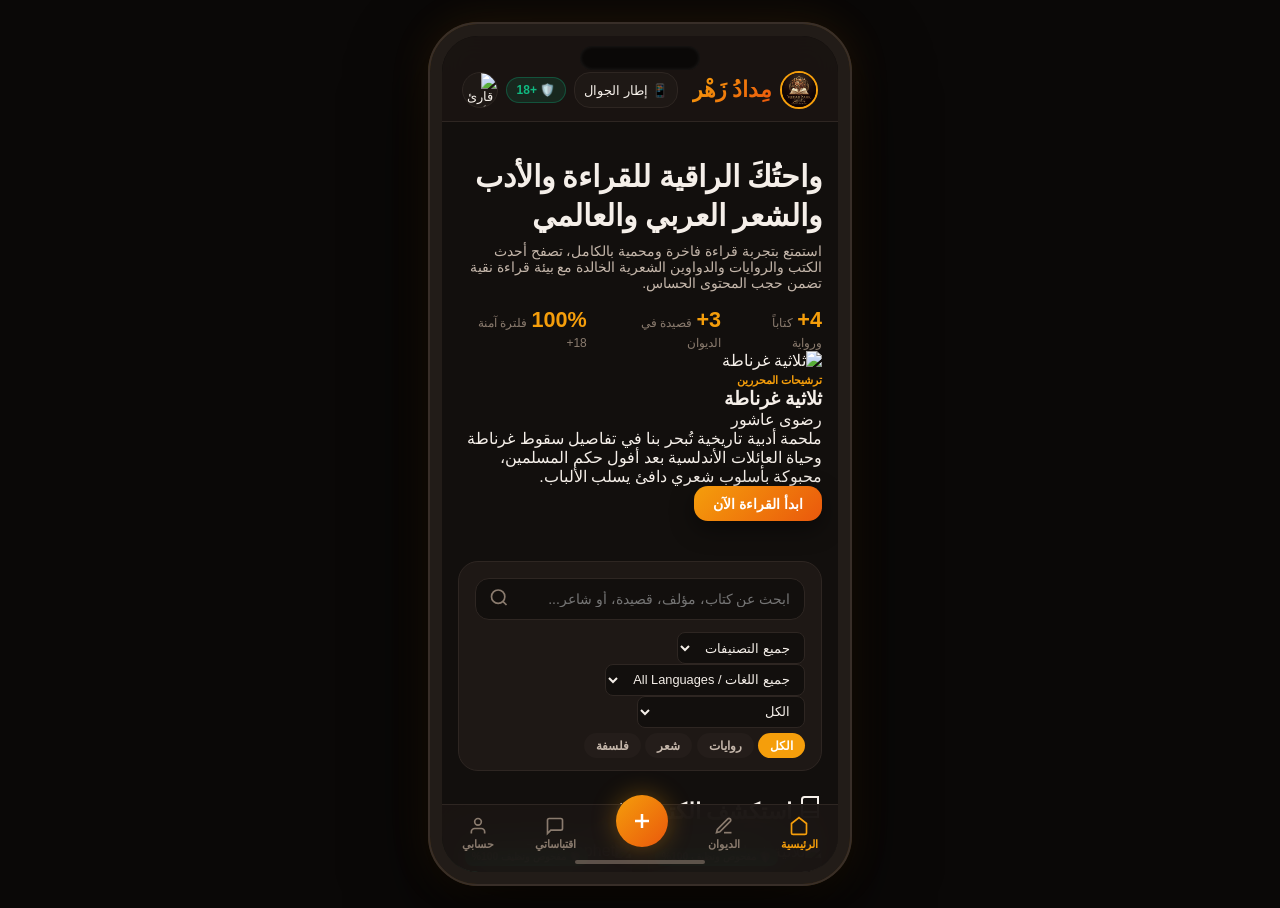
==== docs/index.html @ 5e9bdd29 "Add files via upload" ====
<!DOCTYPE html>
<html lang="ar" dir="rtl" data-theme="dark">
<head>
  <meta charset="UTF-8">
  <meta name="viewport" content="width=device-width, initial-scale=1.0, maximum-scale=1.0, user-scalable=no, viewport-fit=cover">
  
  <!-- Cybersecurity Security Headers & Content Security Policy (CSP) -->
  <meta http-equiv="Content-Security-Policy" content="default-src 'self' https:; script-src 'self' 'unsafe-inline' https://cdnjs.cloudflare.com https://www.gstatic.com; style-src 'self' 'unsafe-inline' https://fonts.googleapis.com; font-src 'self' https://fonts.gstatic.com; img-src 'self' https: data:; connect-src 'self' https: wss:;">
  <meta http-equiv="X-Content-Type-Options" content="nosniff">
  <meta name="referrer" content="strict-origin-when-cross-origin">

  <title>مِدادُ زَهْر | Medad Zahr - تطبيق القراءة والأدب والشعر العربي</title>
  <meta name="description" content="تطبيق مِدادُ زَهْر (Medad Zahr) - تطبيق محمول فاخر للقراءة والأدب، رفع كتب PDF، ديوان الشعر، وفلتر +18 الآمن الفائق.">
  <meta name="keywords" content="مداد زهر, تطبيق كتب, PDF, شعر عربي, ديوان الشعر, قراءة آمنة, فلتر 18, Medad Zahr">
  <link rel="icon" type="image/png" href="assets/logo.png">
  
  <!-- PWA Manifest & Mobile App Configuration -->
  <link rel="manifest" href="manifest.json">
  <meta name="theme-color" content="#D97706">
  <meta name="mobile-web-app-capable" content="yes">
  <meta name="apple-mobile-web-app-capable" content="yes">
  <meta name="apple-mobile-web-app-status-bar-style" content="black-translucent">
  <meta name="apple-mobile-web-app-title" content="مِدادُ زَهْر">
  <link rel="apple-touch-icon" href="assets/logo.png">

  <!-- Custom Design Styles -->
  <link rel="stylesheet" href="css/style.css">

  <!-- PDF.js Library for Client-Side PDF Upload Parsing -->
  <script src="https://cdnjs.cloudflare.com/ajax/libs/pdf.js/3.11.174/pdf.min.js"></script>
  <script>
    if (window['pdfjs-dist/build/pdf']) {
      pdfjsLib.GlobalWorkerOptions.workerSrc = 'https://cdnjs.cloudflare.com/ajax/libs/pdf.js/3.11.174/pdf.worker.min.js';
    }
  </script>
</head>
<body class="mobile-app-body">
  <!-- Single Page Application Mounting Point -->
  <div id="app"></div>

  <!-- Service Worker Registration for PWA Offline App -->
  <script>
    if ('serviceWorker' in navigator) {
      window.addEventListener('load', () => {
        navigator.serviceWorker.register('./sw.js').then((reg) => {
          console.log('📱 Service Worker Registered Successfully for Medad Zahr App:', reg.scope);
        }).catch((err) => {
          console.log('Service Worker Registration Failed:', err);
        });
      });
    }
  </script>

  <!-- Main ES6 JavaScript Entry Module -->
  <script type="module" src="js/app.js"></script>
</body>
</html>
---- docs/css/style.css ----
/* ==========================================================================
/* ==========================================================================
   مِدادُ زَهْر (Medad Zahr) - Phone Style Mobile Design System
   ========================================================================== */

@import url('https://fonts.googleapis.com/css2?family=Amiri:ital,wght@0,400;0,700;1,400;1,700&family=Cairo:wght@300;400;500;600;700;800;900&family=Inter:wght@300;400;500;600;700&family=Playfair+Display:ital,wght@0,400;0,600;0,700;1,400&display=swap');

:root {
  --bg-primary: #120F0D;
  --bg-secondary: #1A1513;
  --bg-tertiary: #241D1A;
  --surface-card: #1E1815;
  --surface-glass: rgba(26, 21, 19, 0.94);
  
  --text-primary: #F5EFE9;
  --text-secondary: #C4B6AA;
  --text-muted: #8A7B6E;
  --text-inverse: #120F0D;
  
  --brand-amber: #F59E0B;
  --brand-amber-hover: #FBBF24;
  --brand-terracotta: #EA580C;
  --brand-gold: #FACC15;
  --brand-rose: #FB7185;
  
  --border-light: #2E2622;
  --border-hover: #443833;
  --shadow-sm: 0 2px 8px rgba(0, 0, 0, 0.3);
  --shadow-md: 0 8px 24px rgba(0, 0, 0, 0.45);
  --shadow-lg: 0 16px 36px rgba(0, 0, 0, 0.6);
  --shadow-glow: 0 0 24px rgba(245, 158, 11, 0.35);
  
  --safe-green: #10B981;
  --safe-green-bg: rgba(16, 185, 129, 0.12);
  --warning-amber: #F59E0B;
  --warning-amber-bg: rgba(245, 158, 11, 0.12);
  --danger-red: #EF4444;
  --danger-red-bg: rgba(239, 68, 68, 0.12);

  --font-arabic-body: 'Cairo', sans-serif;
  --font-arabic-poetry: 'Amiri', serif;
  
  --radius-sm: 8px;
  --radius-md: 14px;
  --radius-lg: 20px;
  --radius-xl: 36px;
  
  --transition-fast: 0.2s cubic-bezier(0.4, 0, 0.2, 1);
  --transition-normal: 0.35s cubic-bezier(0.4, 0, 0.2, 1);
}

[data-theme="light"] {
  --bg-primary: #FAF6F0;
  --bg-secondary: #FFFDF9;
  --bg-tertiary: #F3ECE1;
  --surface-card: #FFFFFF;
  --surface-glass: rgba(255, 253, 249, 0.94);
  
  --text-primary: #2C221E;
  --text-secondary: #6B5D55;
  --text-muted: #9E8E85;
  --text-inverse: #FFFDF9;
  
  --brand-amber: #D97706;
  --brand-amber-hover: #B45309;
  --brand-terracotta: #C2410C;
  --brand-gold: #EAB308;
  
  --border-light: #E7DFD5;
  --border-hover: #D4C7B7;
}

*, *::before, *::after {
  box-sizing: border-box;
  margin: 0;
  padding: 0;
}

body {
  font-family: var(--font-arabic-body);
  background-color: #0A0807;
  color: var(--text-primary);
  min-height: 100vh;
  display: flex;
  justify-content: center;
  align-items: center;
  padding: 1.5rem 0;
  overflow-x: hidden;
}

/* ==========================================================================
   Realistic Phone Container Frame (Smartphone Style Mockup)
   ========================================================================== */
.mobile-device-frame {
  width: 420px;
  height: 860px;
  background: var(--bg-primary);
  border-radius: 48px;
  border: 12px solid #221C18;
  outline: 2px solid #382E28;
  box-shadow: 
    0 0 0 2px rgba(245, 158, 11, 0.2),
    0 30px 80px rgba(0, 0, 0, 0.8),
    0 0 40px rgba(217, 119, 6, 0.15);
  position: relative;
  overflow: hidden;
  display: flex;
  flex-direction: column;
}

/* Phone Top Camera Notch & Speaker Pill */
.mobile-device-frame::before {
  content: '';
  position: absolute;
  top: 10px;
  left: 50%;
  transform: translateX(-50%);
  width: 120px;
  height: 24px;
  background: #0A0807;
  border-radius: 20px;
  z-index: 2000;
  box-shadow: inset 0 0 4px rgba(255, 255, 255, 0.1);
}

/* Phone Bottom Home Indicator Bar */
.mobile-device-frame::after {
  content: '';
  position: absolute;
  bottom: 8px;
  left: 50%;
  transform: translateX(-50%);
  width: 130px;
  height: 4px;
  background: var(--text-muted);
  border-radius: 4px;
  z-index: 2000;
  opacity: 0.6;
}

@media (max-width: 480px) {
  body {
    padding: 0;
    align-items: stretch;
  }
  .mobile-device-frame {
    width: 100vw;
    height: 100vh;
    border-radius: 0;
    border: none;
    outline: none;
    box-shadow: none;
  }
  .mobile-device-frame::before, .mobile-device-frame::after {
    display: none;
  }
}

/* Phone Inner Scrollable Body */
main.mobile-app-content {
  flex: 1;
  overflow-y: auto;
  padding: 1rem 1rem 5.5rem;
  scroll-behavior: smooth;
}

/* --- Mobile Navigation Bar (Header) --- */
.mobile-top-bar {
  padding: 2.2rem 1.25rem 0.75rem; /* Padded for camera notch */
  background: var(--surface-glass);
  backdrop-filter: blur(16px);
  -webkit-backdrop-filter: blur(16px);
  border-bottom: 1px solid var(--border-light);
  display: flex;
  align-items: center;
  justify-content: space-between;
  position: sticky;
  top: 0;
  z-index: 1000;
}

/* --- Mobile Bottom Tab Bar --- */
.mobile-bottom-bar {
  position: absolute;
  bottom: 0;
  left: 0;
  width: 100%;
  height: 68px;
  background: var(--surface-glass);
  backdrop-filter: blur(20px);
  -webkit-backdrop-filter: blur(20px);
  border-top: 1px solid var(--border-light);
  display: flex;
  align-items: center;
  justify-content: space-around;
  padding-bottom: 10px;
  z-index: 1500;
}

.mobile-nav-item {
  display: flex;
  flex-direction: column;
  align-items: center;
  gap: 0.15rem;
  color: var(--text-muted);
  font-size: 0.7rem;
  font-weight: 700;
  text-decoration: none;
  cursor: pointer;
  transition: color var(--transition-fast);
}

.mobile-nav-item.active {
  color: var(--brand-amber);
}

.mobile-nav-fab {
  width: 52px;
  height: 52px;
  border-radius: 50%;
  background: linear-gradient(135deg, var(--brand-amber), var(--brand-terracotta));
  display: flex;
  align-items: center;
  justify-content: center;
  margin-top: -26px;
  box-shadow: var(--shadow-glow);
  cursor: pointer;
}

/* Hide desktop navbar in mobile phone style */
.navbar {
  display: none !important;
}

/* --- Buttons & UI Controls --- */
.brand-logo {
  display: flex;
  align-items: center;
  gap: 0.5rem;
  text-decoration: none;
  color: var(--text-primary);
}

.brand-logo-img {
  width: 38px;
  height: 38px;
  border-radius: 50%;
  object-fit: cover;
  border: 2px solid var(--brand-amber);
}

.brand-title {
  font-family: var(--font-arabic-poetry);
  font-size: 1.45rem;
  font-weight: 700;
  background: linear-gradient(135deg, var(--brand-amber), var(--brand-terracotta));
  -webkit-background-clip: text;
  -webkit-text-fill-color: transparent;
}

.nav-actions {
  display: flex;
  align-items: center;
  gap: 0.5rem;
}

.btn-icon {
  width: 36px;
  height: 36px;
  border-radius: 50%;
  border: 1px solid var(--border-light);
  background: var(--surface-card);
  color: var(--text-primary);
  display: inline-flex;
  align-items: center;
  justify-content: center;
  cursor: pointer;
}

.btn-primary {
  display: inline-flex;
  align-items: center;
  gap: 0.4rem;
  padding: 0.6rem 1.2rem;
  background: linear-gradient(135deg, var(--brand-amber), var(--brand-terracotta));
  color: #FFFFFF;
  font-weight: 700;
  font-size: 0.88rem;
  border: none;
  border-radius: var(--radius-md);
  cursor: pointer;
  box-shadow: var(--shadow-md);
}

.btn-secondary {
  display: inline-flex;
  align-items: center;
  gap: 0.4rem;
  padding: 0.55rem 1rem;
  background: var(--bg-tertiary);
  color: var(--text-primary);
  font-weight: 600;
  font-size: 0.85rem;
  border: 1px solid var(--border-light);
  border-radius: var(--radius-md);
  cursor: pointer;
}

.safe-shield-pill {
  display: inline-flex;
  align-items: center;
  gap: 0.25rem;
  padding: 0.3rem 0.65rem;
  border-radius: 14px;
  font-size: 0.72rem;
  font-weight: 700;
  cursor: pointer;
}

.safe-shield-pill.active {
  background: var(--safe-green-bg);
  color: var(--safe-green);
  border: 1px solid rgba(16, 185, 129, 0.3);
}

.safe-shield-pill.inactive {
  background: var(--warning-amber-bg);
  color: var(--warning-amber);
  border: 1px solid rgba(245, 158, 11, 0.3);
}

/* --- Mobile Hero & Search --- */
.hero-section {
  padding: 1.25rem 0;
  margin-bottom: 1.25rem;
}

.hero-content h1 {
  font-family: var(--font-arabic-poetry);
  font-size: 1.85rem;
  line-height: 1.3;
  margin-bottom: 0.5rem;
}

.hero-content p {
  font-size: 0.88rem;
  color: var(--text-secondary);
  margin-bottom: 1rem;
}

.hero-stats {
  display: flex;
  gap: 1.25rem;
}

.stat-number {
  font-size: 1.35rem;
  font-weight: 800;
  color: var(--brand-amber);
}

.stat-label {
  font-size: 0.75rem;
  color: var(--text-muted);
}

.filter-section {
  background: var(--surface-card);
  border: 1px solid var(--border-light);
  border-radius: var(--radius-lg);
  padding: 1rem;
  margin-bottom: 1.5rem;
}

.search-box-large {
  position: relative;
  margin-bottom: 0.75rem;
}

.search-input-large {
  width: 100%;
  padding: 0.75rem 2.5rem 0.75rem 0.85rem;
  border-radius: var(--radius-md);
  border: 1px solid var(--border-light);
  background: var(--bg-primary);
  color: var(--text-primary);
  font-size: 0.88rem;
  font-family: inherit;
}

[dir="rtl"] .search-input-large {
  padding: 0.75rem 0.85rem 0.75rem 2.5rem;
}

.search-icon-btn {
  position: absolute;
  top: 50%;
  transform: translateY(-50%);
  right: 0.85rem;
  background: none;
  border: none;
  color: var(--text-muted);
}

[dir="rtl"] .search-icon-btn {
  right: auto;
  left: 0.85rem;
}

.filter-row {
  display: flex;
  flex-wrap: wrap;
  gap: 0.5rem;
}

.filter-select {
  padding: 0.4rem 0.65rem;
  border-radius: var(--radius-sm);
  border: 1px solid var(--border-light);
  background: var(--bg-primary);
  color: var(--text-primary);
  font-size: 0.8rem;
}

.filter-pill {
  padding: 0.35rem 0.75rem;
  border-radius: 14px;
  background: var(--bg-tertiary);
  color: var(--text-secondary);
  font-size: 0.78rem;
  font-weight: 600;
}

.filter-pill.active {
  background: var(--brand-amber);
  color: #FFFFFF;
}

/* --- Mobile Grid (2 Columns) --- */
.section-title {
  font-family: var(--font-arabic-poetry);
  font-size: 1.4rem;
  margin-bottom: 1rem;
}

.books-grid {
  display: grid;
  grid-template-columns: repeat(2, 1fr);
  gap: 1rem;
}

.book-card {
  background: var(--surface-card);
  border-radius: var(--radius-md);
  border: 1px solid var(--border-light);
  overflow: hidden;
  box-shadow: var(--shadow-sm);
  display: flex;
  flex-direction: column;
}

.book-cover-wrap {
  position: relative;
  width: 100%;
  padding-top: 135%;
  background: var(--bg-tertiary);
}

.book-cover-img {
  position: absolute;
  top: 0;
  left: 0;
  width: 100%;
  height: 100%;
  object-fit: cover;
}

.book-badge-safe, .book-badge-redacted {
  position: absolute;
  top: 0.4rem;
  right: 0.4rem;
  font-size: 0.65rem;
  font-weight: 700;
  padding: 0.15rem 0.4rem;
  border-radius: 8px;
  color: #FFFFFF;
}

[dir="rtl"] .book-badge-safe, [dir="rtl"] .book-badge-redacted {
  right: auto;
  left: 0.4rem;
}

.book-badge-safe { background: rgba(16, 185, 129, 0.9); }
.book-badge-redacted { background: rgba(245, 158, 11, 0.9); }

.book-card-body {
  padding: 0.75rem;
  display: flex;
  flex-direction: column;
  flex: 1;
}

.book-category-tag {
  font-size: 0.68rem;
  font-weight: 700;
  color: var(--brand-amber);
}

.book-card-title {
  font-family: var(--font-arabic-poetry);
  font-size: 0.95rem;
  font-weight: 700;
  color: var(--text-primary);
  margin-bottom: 0.15rem;
  cursor: pointer;
}

.book-card-author {
  font-size: 0.75rem;
  color: var(--text-secondary);
  margin-bottom: 0.4rem;
}

.book-card-rating {
  font-size: 0.75rem;
  color: var(--brand-gold);
  margin-bottom: 0.4rem;
}

.book-card-bio {
  font-size: 0.75rem;
  color: var(--text-secondary);
  display: -webkit-box;
  -webkit-line-clamp: 2;
  -webkit-box-orient: vertical;
  overflow: hidden;
  margin-bottom: 0.75rem;
}

.book-card-actions {
  margin-top: auto;
  display: flex;
  gap: 0.3rem;
}

.btn-read {
  flex: 1;
  padding: 0.35rem;
  background: var(--bg-tertiary);
  color: var(--text-primary);
  font-weight: 600;
  font-size: 0.78rem;
  border: 1px solid var(--border-light);
  border-radius: var(--radius-sm);
  cursor: pointer;
  text-align: center;
}

/* --- Diwan Poetry --- */
.poetry-grid {
  display: flex;
  flex-direction: column;
  gap: 1rem;
}

.poem-card {
  background: var(--surface-card);
  border-radius: var(--radius-md);
  border: 1px solid var(--border-light);
  padding: 1.15rem;
}

.poem-era-badge {
  padding: 0.15rem 0.5rem;
  border-radius: 8px;
  background: var(--bg-tertiary);
  color: var(--brand-terracotta);
  font-size: 0.7rem;
  font-weight: 700;
}

.poem-title {
  font-family: var(--font-arabic-poetry);
  font-size: 1.15rem;
  margin: 0.4rem 0 0.15rem;
}

.poem-poet {
  font-size: 0.8rem;
  color: var(--brand-amber);
  margin-bottom: 0.75rem;
}

.poem-preview-stanzas {
  font-family: var(--font-arabic-poetry);
  font-size: 0.95rem;
  line-height: 1.8;
  background: var(--bg-primary);
  padding: 0.75rem;
  border-radius: var(--radius-sm);
  border-right: 3px solid var(--brand-amber);
  text-align: center;
}

.poem-verse-line {
  display: flex;
  justify-content: space-around;
  gap: 0.4rem;
}

.poem-card-footer {
  display: flex;
  justify-content: space-between;
  align-items: center;
  margin-top: 0.75rem;
  padding-top: 0.5rem;
  border-top: 1px solid var(--border-light);
  font-size: 0.75rem;
}

/* --- Redacted 18+ Blur Masks --- */
.redacted-passage {
  background: rgba(239, 68, 68, 0.15);
  color: transparent;
  text-shadow: 0 0 14px rgba(245, 239, 233, 0.95);
  filter: blur(5px);
  user-select: none;
  padding: 0.1rem 0.3rem;
  border-radius: 4px;
  cursor: pointer;
  position: relative;
  display: inline-block;
}

.redacted-passage::after {
  content: '🔒 محتوى +18 محجوب';
  position: absolute;
  top: 50%;
  left: 50%;
  transform: translate(-50%, -50%);
  background: var(--surface-card);
  color: var(--danger-red);
  font-size: 0.68rem;
  font-weight: 700;
  padding: 0.15rem 0.4rem;
  border-radius: 8px;
  border: 1px solid var(--danger-red);
  white-space: nowrap;
}

.redacted-passage.unlocked {
  background: var(--bg-tertiary);
  color: var(--text-primary);
  text-shadow: none;
  filter: none;
  user-select: auto;
}

.redacted-passage.unlocked::after {
  display: none;
}

/* --- Mobile Reader --- */
.reader-overlay {
  position: absolute;
  inset: 0;
  z-index: 2500;
  background: var(--bg-primary);
  display: flex;
  flex-direction: column;
}

.reader-header {
  padding: 0.6rem 0.85rem;
  border-bottom: 1px solid var(--border-light);
  background: var(--surface-card);
  display: flex;
  align-items: center;
  justify-content: space-between;
  gap: 0.5rem;
}

.reader-title-info h2 {
  font-family: var(--font-arabic-poetry);
  font-size: 1rem;
}

.reader-body {
  flex: 1;
  overflow-y: auto;
  padding: 1.25rem 0.85rem;
}

.reader-canvas {
  width: 100%;
  background: var(--surface-card);
  border-radius: var(--radius-md);
  border: 1px solid var(--border-light);
  padding: 1.5rem;
  min-height: 70vh;
}

.reader-page-content {
  font-family: var(--font-arabic-poetry);
  font-size: 1.15rem;
  line-height: 2;
  text-align: justify;
}

.reader-footer {
  height: 55px;
  border-top: 1px solid var(--border-light);
  background: var(--surface-card);
  display: flex;
  align-items: center;
  justify-content: space-between;
  padding: 0 0.85rem;
}

mark.search-highlight {
  background: var(--brand-gold);
  color: #000000;
  padding: 0.1rem 0.25rem;
  border-radius: 3px;
  font-weight: 700;
}

/* --- Modals & Auth --- */
.modal-backdrop {
  position: absolute;
  inset: 0;
  z-index: 3000;
  background: rgba(0, 0, 0, 0.75);
  backdrop-filter: blur(6px);
  display: flex;
  align-items: center;
  justify-content: center;
  padding: 1rem;
}

.modal-card {
  background: var(--surface-card);
  border-radius: var(--radius-lg);
  border: 1px solid var(--border-light);
  width: 100%;
  max-height: 85vh;
  overflow-y: auto;
  padding: 1.5rem;
  position: relative;
}

.form-group {
  margin-bottom: 1rem;
}

.form-label {
  display: block;
  font-weight: 600;
  font-size: 0.82rem;
  margin-bottom: 0.3rem;
}

.form-control {
  width: 100%;
  padding: 0.65rem 0.85rem;
  border-radius: var(--radius-sm);
  border: 1px solid var(--border-light);
  background: var(--bg-primary);
  color: var(--text-primary);
  font-family: inherit;
  font-size: 0.85rem;
}

textarea.form-control {
  min-height: 95px;
  resize: vertical;
}

/* --- Profile --- */
.profile-header {
  background: var(--surface-card);
  border: 1px solid var(--border-light);
  border-radius: var(--radius-md);
  padding: 1.25rem;
  margin-bottom: 1.25rem;
  display: flex;
  gap: 1rem;
  align-items: center;
}

.profile-avatar {
  width: 65px;
  height: 65px;
  border-radius: 50%;
  object-fit: cover;
  border: 2px solid var(--brand-amber);
}

.profile-tabs {
  display: flex;
  gap: 0.35rem;
  border-bottom: 1px solid var(--border-light);
  margin-bottom: 1.25rem;
  overflow-x: auto;
}

.tab-btn {
  padding: 0.6rem 0.85rem;
  font-weight: 700;
  font-size: 0.82rem;
  color: var(--text-secondary);
  border: none;
  background: none;
  cursor: pointer;
  border-bottom: 2px solid transparent;
  white-space: nowrap;
}

.tab-btn.active {
  color: var(--brand-amber);
  border-bottom-color: var(--brand-amber);
}

.app-footer {
  display: none;
}
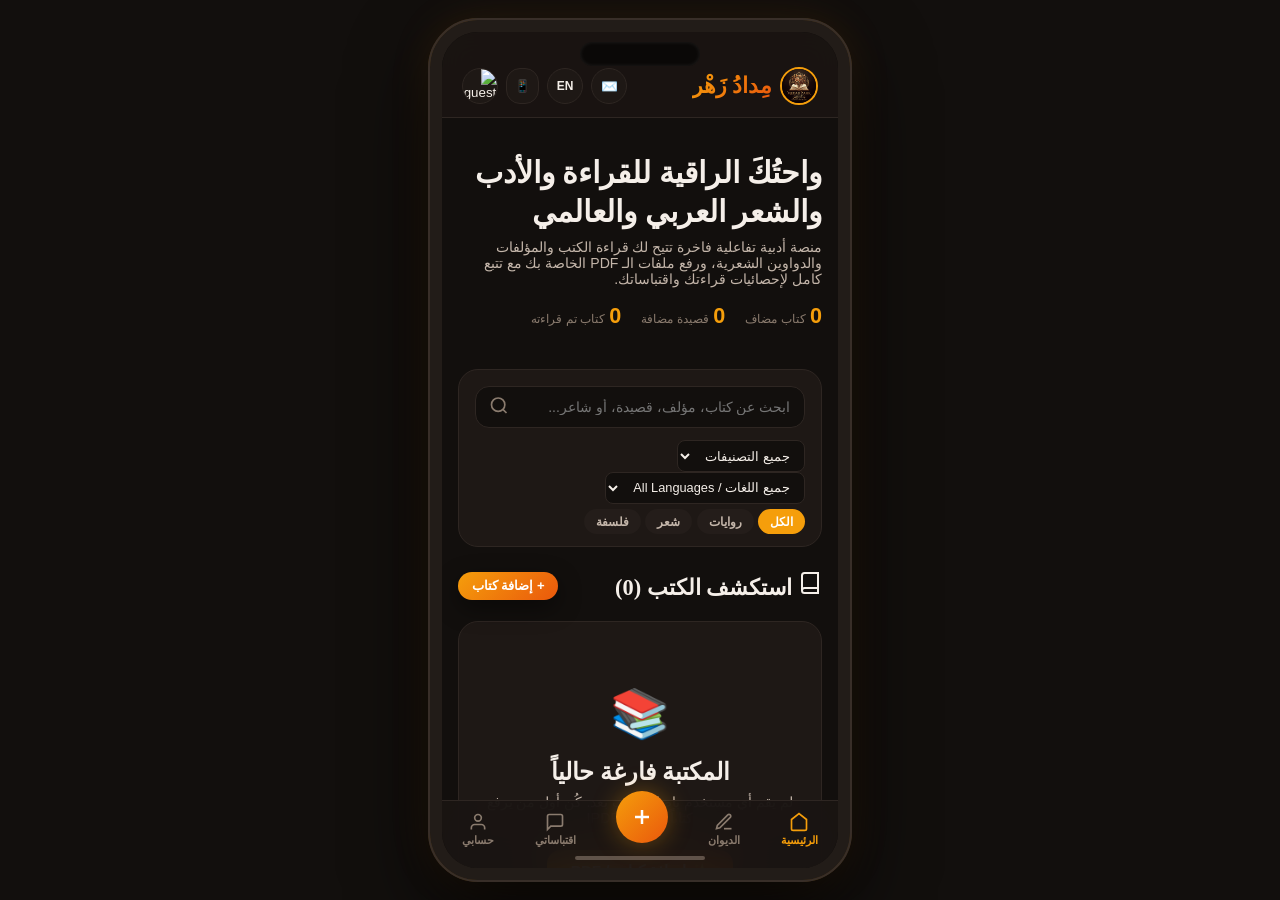
==== commit 86472eaa: "Add files via upload" ====
--- a/docs/index.html
+++ b/docs/index.html
@@ -24,7 +24,7 @@
   <link rel="apple-touch-icon" href="assets/logo.png">
 
   <!-- Custom Design Styles -->
-  <link rel="stylesheet" href="css/style.css">
+  <link rel="stylesheet" href="css/style.css?v=6.0">
 
   <!-- PDF.js Library for Client-Side PDF Upload Parsing -->
   <script src="https://cdnjs.cloudflare.com/ajax/libs/pdf.js/3.11.174/pdf.min.js"></script>
@@ -38,20 +38,34 @@
   <!-- Single Page Application Mounting Point -->
   <div id="app"></div>
 
-  <!-- Service Worker Registration for PWA Offline App -->
+  <!-- Service Worker Registration & Cache Clearing for App Updates -->
   <script>
     if ('serviceWorker' in navigator) {
+      // Force unregister stale old service workers from previous builds if any
+      navigator.serviceWorker.getRegistrations().then(registrations => {
+        for (let registration of registrations) {
+          registration.update();
+        }
+      });
+
       window.addEventListener('load', () => {
-        navigator.serviceWorker.register('./sw.js').then((reg) => {
-          console.log('📱 Service Worker Registered Successfully for Medad Zahr App:', reg.scope);
+        navigator.serviceWorker.register('./sw.js?v=6.0').then((reg) => {
+          console.log('📱 Service Worker Updated & Registered for Medad Zahr App:', reg.scope);
         }).catch((err) => {
           console.log('Service Worker Registration Failed:', err);
         });
       });
     }
+
+    // Force clear old LocalStorage keys if medad_v6_clean is not present
+    if (localStorage.getItem('medad_v6_clean') !== 'true') {
+      localStorage.clear();
+      localStorage.setItem('medad_v6_clean', 'true');
+      console.log('🧹 Browser Cache & LocalStorage Cleared for Medad Zahr v6.0');
+    }
   </script>
 
   <!-- Main ES6 JavaScript Entry Module -->
-  <script type="module" src="js/app.js"></script>
+  <script type="module" src="js/app.js?v=6.0"></script>
 </body>
 </html>
--- a/docs/css/style.css
+++ b/docs/css/style.css
@@ -1,6 +1,5 @@
 /* ==========================================================================
-/* ==========================================================================
-   مِدادُ زَهْر (Medad Zahr) - Phone Style Mobile Design System
+   مِدادُ زَهْر (Medad Zahr) - Responsive Design System & Reader Engine
    ========================================================================== */
 
 @import url('https://fonts.googleapis.com/css2?family=Amiri:ital,wght@0,400;0,700;1,400;1,700&family=Cairo:wght@300;400;500;600;700;800;900&family=Inter:wght@300;400;500;600;700&family=Playfair+Display:ital,wght@0,400;0,600;0,700;1,400&display=swap');
@@ -30,13 +29,6 @@
   --shadow-lg: 0 16px 36px rgba(0, 0, 0, 0.6);
   --shadow-glow: 0 0 24px rgba(245, 158, 11, 0.35);
   
-  --safe-green: #10B981;
-  --safe-green-bg: rgba(16, 185, 129, 0.12);
-  --warning-amber: #F59E0B;
-  --warning-amber-bg: rgba(245, 158, 11, 0.12);
-  --danger-red: #EF4444;
-  --danger-red-bg: rgba(239, 68, 68, 0.12);
-
   --font-arabic-body: 'Cairo', sans-serif;
   --font-arabic-poetry: 'Amiri', serif;
   
@@ -78,22 +70,81 @@
 
 body {
   font-family: var(--font-arabic-body);
-  background-color: #0A0807;
+  background-color: var(--bg-primary);
   color: var(--text-primary);
   min-height: 100vh;
   display: flex;
   justify-content: center;
   align-items: center;
-  padding: 1.5rem 0;
   overflow-x: hidden;
 }
 
 /* ==========================================================================
-   Realistic Phone Container Frame (Smartphone Style Mockup)
+   Web Full Layout Container
+   ========================================================================== */
+.web-layout-container {
+  width: 100vw;
+  min-height: 100vh;
+  background: var(--bg-primary);
+  display: flex;
+  flex-direction: column;
+}
+
+.web-layout-container .navbar {
+  display: block !important;
+  position: sticky;
+  top: 0;
+  z-index: 1000;
+  background: var(--surface-glass);
+  backdrop-filter: blur(16px);
+  border-bottom: 1px solid var(--border-light);
+}
+
+.nav-container {
+  display: flex;
+  align-items: center;
+  justify-content: space-between;
+  max-width: 1200px;
+  margin: 0 auto;
+  padding: 0.85rem 1.5rem;
+}
+
+.nav-menu {
+  display: flex;
+  list-style: none;
+  gap: 1.5rem;
+}
+
+.nav-link {
+  display: flex;
+  align-items: center;
+  gap: 0.4rem;
+  color: var(--text-secondary);
+  text-decoration: none;
+  font-weight: 600;
+  cursor: pointer;
+}
+
+.nav-link.active {
+  color: var(--brand-amber);
+}
+
+.web-app-content {
+  flex: 1;
+  max-width: 1200px;
+  width: 100%;
+  margin: 0 auto;
+  padding: 1.5rem;
+}
+
+/* ==========================================================================
+   Realistic Phone Container Frame
    ========================================================================== */
 .mobile-device-frame {
   width: 420px;
+  max-width: 96vw;
   height: 860px;
+  max-height: 96vh;
   background: var(--bg-primary);
   border-radius: 48px;
   border: 12px solid #221C18;
@@ -108,7 +159,6 @@
   flex-direction: column;
 }
 
-/* Phone Top Camera Notch & Speaker Pill */
 .mobile-device-frame::before {
   content: '';
   position: absolute;
@@ -123,7 +173,6 @@
   box-shadow: inset 0 0 4px rgba(255, 255, 255, 0.1);
 }
 
-/* Phone Bottom Home Indicator Bar */
 .mobile-device-frame::after {
   content: '';
   position: absolute;
@@ -156,7 +205,6 @@
   }
 }
 
-/* Phone Inner Scrollable Body */
 main.mobile-app-content {
   flex: 1;
   overflow-y: auto;
@@ -164,9 +212,8 @@
   scroll-behavior: smooth;
 }
 
-/* --- Mobile Navigation Bar (Header) --- */
 .mobile-top-bar {
-  padding: 2.2rem 1.25rem 0.75rem; /* Padded for camera notch */
+  padding: 2.2rem 1.25rem 0.75rem;
   background: var(--surface-glass);
   backdrop-filter: blur(16px);
   -webkit-backdrop-filter: blur(16px);
@@ -179,7 +226,6 @@
   z-index: 1000;
 }
 
-/* --- Mobile Bottom Tab Bar --- */
 .mobile-bottom-bar {
   position: absolute;
   bottom: 0;
@@ -227,18 +273,17 @@
   cursor: pointer;
 }
 
-/* Hide desktop navbar in mobile phone style */
 .navbar {
   display: none !important;
 }
 
-/* --- Buttons & UI Controls --- */
 .brand-logo {
   display: flex;
   align-items: center;
   gap: 0.5rem;
   text-decoration: none;
   color: var(--text-primary);
+  cursor: pointer;
 }
 
 .brand-logo-img {
@@ -306,30 +351,6 @@
   cursor: pointer;
 }
 
-.safe-shield-pill {
-  display: inline-flex;
-  align-items: center;
-  gap: 0.25rem;
-  padding: 0.3rem 0.65rem;
-  border-radius: 14px;
-  font-size: 0.72rem;
-  font-weight: 700;
-  cursor: pointer;
-}
-
-.safe-shield-pill.active {
-  background: var(--safe-green-bg);
-  color: var(--safe-green);
-  border: 1px solid rgba(16, 185, 129, 0.3);
-}
-
-.safe-shield-pill.inactive {
-  background: var(--warning-amber-bg);
-  color: var(--warning-amber);
-  border: 1px solid rgba(245, 158, 11, 0.3);
-}
-
-/* --- Mobile Hero & Search --- */
 .hero-section {
   padding: 1.25rem 0;
   margin-bottom: 1.25rem;
@@ -429,6 +450,7 @@
   color: var(--text-secondary);
   font-size: 0.78rem;
   font-weight: 600;
+  cursor: pointer;
 }
 
 .filter-pill.active {
@@ -436,7 +458,6 @@
   color: #FFFFFF;
 }
 
-/* --- Mobile Grid (2 Columns) --- */
 .section-title {
   font-family: var(--font-arabic-poetry);
   font-size: 1.4rem;
@@ -474,25 +495,6 @@
   height: 100%;
   object-fit: cover;
 }
-
-.book-badge-safe, .book-badge-redacted {
-  position: absolute;
-  top: 0.4rem;
-  right: 0.4rem;
-  font-size: 0.65rem;
-  font-weight: 700;
-  padding: 0.15rem 0.4rem;
-  border-radius: 8px;
-  color: #FFFFFF;
-}
-
-[dir="rtl"] .book-badge-safe, [dir="rtl"] .book-badge-redacted {
-  right: auto;
-  left: 0.4rem;
-}
-
-.book-badge-safe { background: rgba(16, 185, 129, 0.9); }
-.book-badge-redacted { background: rgba(245, 158, 11, 0.9); }
 
 .book-card-body {
   padding: 0.75rem;
@@ -619,71 +621,69 @@
   font-size: 0.75rem;
 }
 
-/* --- Redacted 18+ Blur Masks --- */
-.redacted-passage {
-  background: rgba(239, 68, 68, 0.15);
-  color: transparent;
-  text-shadow: 0 0 14px rgba(245, 239, 233, 0.95);
-  filter: blur(5px);
-  user-select: none;
-  padding: 0.1rem 0.3rem;
-  border-radius: 4px;
-  cursor: pointer;
-  position: relative;
-  display: inline-block;
-}
-
-.redacted-passage::after {
-  content: '🔒 محتوى +18 محجوب';
-  position: absolute;
-  top: 50%;
-  left: 50%;
-  transform: translate(-50%, -50%);
-  background: var(--surface-card);
-  color: var(--danger-red);
-  font-size: 0.68rem;
-  font-weight: 700;
-  padding: 0.15rem 0.4rem;
-  border-radius: 8px;
-  border: 1px solid var(--danger-red);
-  white-space: nowrap;
-}
-
-.redacted-passage.unlocked {
-  background: var(--bg-tertiary);
-  color: var(--text-primary);
-  text-shadow: none;
-  filter: none;
-  user-select: auto;
-}
-
-.redacted-passage.unlocked::after {
-  display: none;
-}
-
-/* --- Mobile Reader --- */
+/* --- Mobile & Interactive 3D Reader Engine --- */
 .reader-overlay {
   position: absolute;
   inset: 0;
   z-index: 2500;
-  background: var(--bg-primary);
   display: flex;
   flex-direction: column;
+}
+
+/* Reader Bright (White) & Dark (Black) Themes */
+.reader-theme-light {
+  background-color: #F8F4EF !important;
+  color: #1A1513 !important;
+}
+
+.reader-theme-light .reader-header,
+.reader-theme-light .reader-footer {
+  background-color: #FFFFFF !important;
+  border-color: #E8DFD5 !important;
+  color: #1A1513 !important;
+}
+
+.reader-theme-light .book-page-sheet {
+  background-color: #FFFFFF !important;
+  color: #1A1513 !important;
+  border-left: 6px solid #D9C8B8 !important;
+  border-right: 1px solid #E5D8CC !important;
+  box-shadow: 0 6px 24px rgba(0, 0, 0, 0.12), inset 0 0 40px rgba(220, 200, 180, 0.2) !important;
+}
+
+.reader-theme-dark {
+  background-color: #0D0B0A !important;
+  color: #F5EFE9 !important;
+}
+
+.reader-theme-dark .reader-header,
+.reader-theme-dark .reader-footer {
+  background-color: #181412 !important;
+  border-color: #2E2622 !important;
+  color: #F5EFE9 !important;
+}
+
+.reader-theme-dark .book-page-sheet {
+  background-color: #1A1614 !important;
+  color: #F5EFE9 !important;
+  border-left: 6px solid #382D26 !important;
+  border-right: 1px solid #2B231D !important;
+  box-shadow: 0 6px 24px rgba(0, 0, 0, 0.6), inset 0 0 50px rgba(0, 0, 0, 0.5) !important;
 }
 
 .reader-header {
   padding: 0.6rem 0.85rem;
   border-bottom: 1px solid var(--border-light);
-  background: var(--surface-card);
   display: flex;
   align-items: center;
   justify-content: space-between;
   gap: 0.5rem;
 }
 
-.reader-title-info h2 {
-  font-family: var(--font-arabic-poetry);
-  font-size: 1rem;
+.reader-toolbar {
+  display: flex;
+  align-items: center;
+  gap: 0.5rem;
 }
 
 .reader-body {
@@ -692,26 +692,147 @@
   padding: 1.25rem 0.85rem;
 }
 
-.reader-canvas {
+/* Physical Book Stage & 3D Page Flip Keyframe Animations */
+.book-stage-container {
   width: 100%;
-  background: var(--surface-card);
-  border-radius: var(--radius-md);
-  border: 1px solid var(--border-light);
-  padding: 1.5rem;
-  min-height: 70vh;
+  max-width: 760px;
+  margin: 0 auto 1.5rem;
+  perspective: 1600px;
+  user-select: none;
+  position: relative;
+}
+
+.book-3d-frame {
+  position: relative;
+  border-radius: 12px;
+  box-shadow: 
+    0 20px 45px rgba(0, 0, 0, 0.4),
+    0 2px 10px rgba(0, 0, 0, 0.2);
+  transform-style: preserve-3d;
+}
+
+.book-spine-binding {
+  position: absolute;
+  top: 0;
+  bottom: 0;
+  width: 18px;
+  z-index: 100;
+  pointer-events: none;
+  background: linear-gradient(90deg, rgba(0,0,0,0.3) 0%, rgba(0,0,0,0.05) 50%, rgba(0,0,0,0.2) 100%);
+}
+
+[dir="rtl"] .book-spine-binding {
+  right: 0;
+  border-radius: 0 12px 12px 0;
+}
+
+[dir="ltr"] .book-spine-binding {
+  left: 0;
+  border-radius: 12px 0 0 12px;
+}
+
+.book-page-sheet {
+  border-radius: 10px;
+  padding: 2.25rem 2rem 1.75rem;
+  min-height: 580px;
+  display: flex;
+  flex-direction: column;
+  position: relative;
+  transform-style: preserve-3d;
+  transform-origin: right center;
+  transition: transform 0.45s cubic-bezier(0.645, 0.045, 0.355, 1.000), opacity 0.3s ease;
+}
+
+[dir="ltr"] .book-page-sheet {
+  transform-origin: left center;
+}
+
+@keyframes flipPageNextRTL {
+  0% { transform: rotateY(0deg) scale(1); opacity: 1; box-shadow: 0 5px 15px rgba(0,0,0,0.2); }
+  50% { transform: rotateY(-85deg) scale(0.96); opacity: 0.6; box-shadow: -20px 10px 40px rgba(0,0,0,0.5); }
+  100% { transform: rotateY(0deg) scale(1); opacity: 1; box-shadow: 0 5px 15px rgba(0,0,0,0.2); }
+}
+
+@keyframes flipPagePrevRTL {
+  0% { transform: rotateY(0deg) scale(1); opacity: 1; box-shadow: 0 5px 15px rgba(0,0,0,0.2); }
+  50% { transform: rotateY(85deg) scale(0.96); opacity: 0.6; box-shadow: 20px 10px 40px rgba(0,0,0,0.5); }
+  100% { transform: rotateY(0deg) scale(1); opacity: 1; box-shadow: 0 5px 15px rgba(0,0,0,0.2); }
+}
+
+.flip-next-anim {
+  animation: flipPageNextRTL 0.5s cubic-bezier(0.645, 0.045, 0.355, 1.000);
+}
+
+.flip-prev-anim {
+  animation: flipPagePrevRTL 0.5s cubic-bezier(0.645, 0.045, 0.355, 1.000);
+}
+
+.book-page-header {
+  display: flex;
+  justify-content: space-between;
+  font-size: 0.8rem;
+  border-bottom: 1px solid rgba(140, 123, 110, 0.2);
+  padding-bottom: 0.6rem;
+  margin-bottom: 1.5rem;
+}
+
+.book-chapter-heading {
+  font-family: var(--font-arabic-poetry);
+  font-size: 1.6rem;
+  color: var(--brand-amber);
+  margin-bottom: 1.25rem;
+  text-align: center;
 }
 
 .reader-page-content {
   font-family: var(--font-arabic-poetry);
-  font-size: 1.15rem;
   line-height: 2;
   text-align: justify;
+}
+
+.book-page-footer {
+  margin-top: auto;
+  padding-top: 1.25rem;
+  border-top: 1px solid rgba(140, 123, 110, 0.2);
+  display: flex;
+  justify-content: space-between;
+  align-items: center;
+  font-size: 0.78rem;
+  opacity: 0.8;
+}
+
+.zoom-slider-box {
+  display: flex;
+  align-items: center;
+  gap: 0.4rem;
+  background: var(--surface-card);
+  padding: 0.25rem 0.6rem;
+  border-radius: var(--radius-sm);
+  border: 1px solid var(--border-light);
+}
+
+.zoom-label {
+  font-size: 0.75rem;
+  font-weight: 700;
+  color: var(--brand-amber);
+  min-width: 50px;
+}
+
+#reader-zoom-slider {
+  width: 90px;
+  cursor: pointer;
+  accent-color: var(--brand-amber);
+}
+
+.chapter-comments-box {
+  margin-top: 2rem;
+  padding-top: 1.5rem;
+  border-top: 2px dashed var(--border-light);
 }
 
 .reader-footer {
   height: 55px;
   border-top: 1px solid var(--border-light);
-  background: var(--surface-card);
   display: flex;
   align-items: center;
   justify-content: space-between;
@@ -726,7 +847,7 @@
   font-weight: 700;
 }
 
-/* --- Modals & Auth --- */
+/* --- Modals & Forms --- */
 .modal-backdrop {
   position: absolute;
   inset: 0;
@@ -821,7 +942,3 @@
   color: var(--brand-amber);
   border-bottom-color: var(--brand-amber);
 }
-
-.app-footer {
-  display: none;
-}
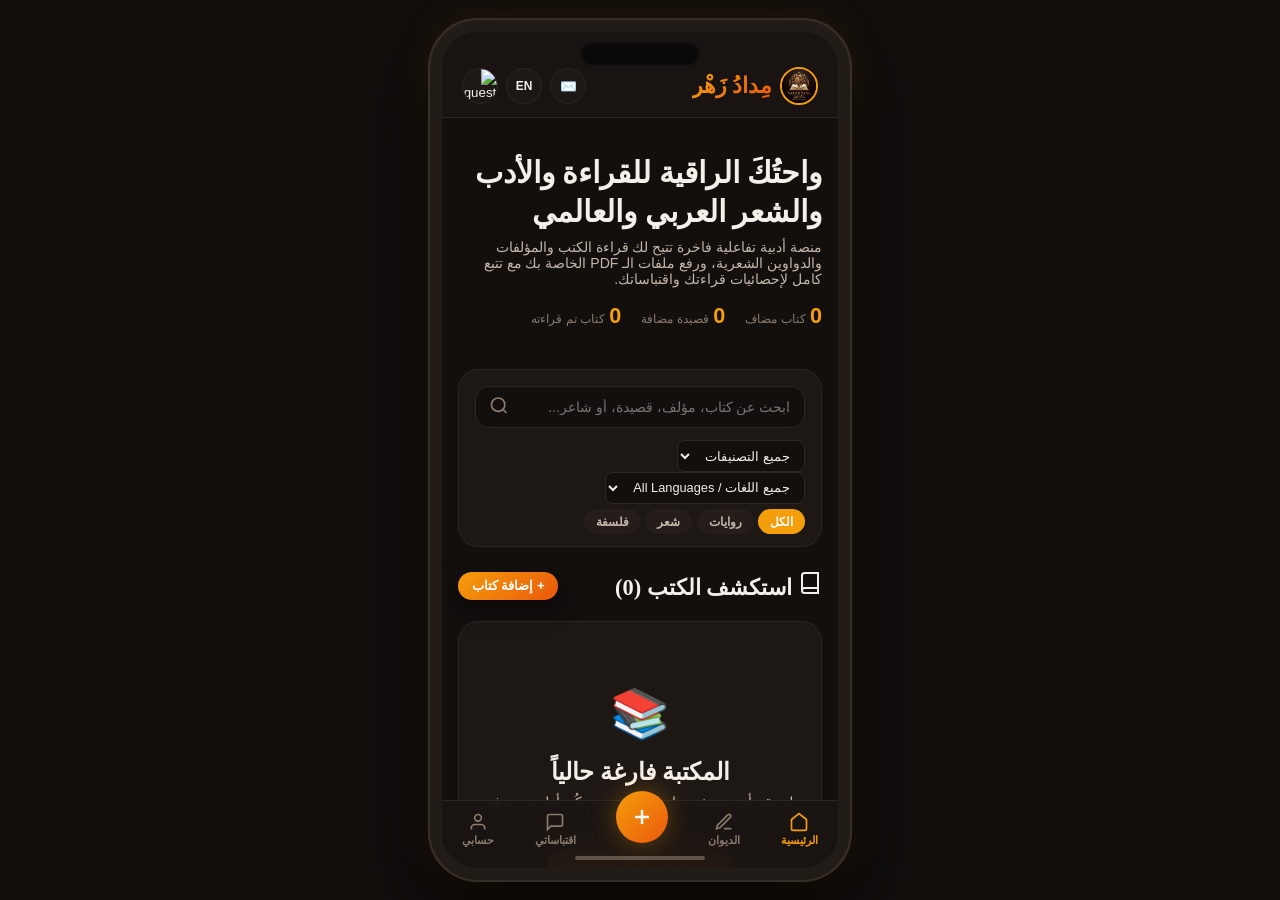
==== commit 3b740f13: "Add files via upload" ====
--- a/docs/index.html
+++ b/docs/index.html
@@ -24,7 +24,7 @@
   <link rel="apple-touch-icon" href="assets/logo.png">
 
   <!-- Custom Design Styles -->
-  <link rel="stylesheet" href="css/style.css?v=6.0">
+  <link rel="stylesheet" href="css/style.css?v=7.0">
 
   <!-- PDF.js Library for Client-Side PDF Upload Parsing -->
   <script src="https://cdnjs.cloudflare.com/ajax/libs/pdf.js/3.11.174/pdf.min.js"></script>
@@ -49,7 +49,7 @@
       });
 
       window.addEventListener('load', () => {
-        navigator.serviceWorker.register('./sw.js?v=6.0').then((reg) => {
+        navigator.serviceWorker.register('./sw.js?v=7.0').then((reg) => {
           console.log('📱 Service Worker Updated & Registered for Medad Zahr App:', reg.scope);
         }).catch((err) => {
           console.log('Service Worker Registration Failed:', err);
@@ -57,15 +57,15 @@
       });
     }
 
-    // Force clear old LocalStorage keys if medad_v6_clean is not present
-    if (localStorage.getItem('medad_v6_clean') !== 'true') {
+    // Force clear old LocalStorage keys if medad_v7_clean is not present
+    if (localStorage.getItem('medad_v7_clean') !== 'true') {
       localStorage.clear();
-      localStorage.setItem('medad_v6_clean', 'true');
-      console.log('🧹 Browser Cache & LocalStorage Cleared for Medad Zahr v6.0');
+      localStorage.setItem('medad_v7_clean', 'true');
+      console.log('🧹 Browser Cache & LocalStorage Cleared for Medad Zahr v7.0');
     }
   </script>
 
   <!-- Main ES6 JavaScript Entry Module -->
-  <script type="module" src="js/app.js?v=6.0"></script>
+  <script type="module" src="js/app.js?v=7.0"></script>
 </body>
 </html>
--- a/docs/css/style.css
+++ b/docs/css/style.css
@@ -898,6 +898,39 @@
   resize: vertical;
 }
 
+/* --- VIP Golden Founder Avatar Frame & Crown Badge --- */
+@keyframes goldShimmerGlow {
+  0% { box-shadow: 0 0 15px #FACC15, 0 0 30px #F59E0B; border-color: #FACC15; }
+  50% { box-shadow: 0 0 25px #FBBF24, 0 0 50px #EA580C; border-color: #FFFFFF; }
+  100% { box-shadow: 0 0 15px #FACC15, 0 0 30px #F59E0B; border-color: #FACC15; }
+}
+
+.gold-vip-avatar-frame {
+  border: 3px solid #FACC15 !important;
+  animation: goldShimmerGlow 2.5s infinite ease-in-out;
+  position: relative;
+}
+
+.vip-crown-tag {
+  display: inline-flex;
+  align-items: center;
+  gap: 0.35rem;
+  padding: 0.3rem 0.75rem;
+  background: linear-gradient(135deg, #FACC15, #EA580C);
+  color: #120F0D;
+  font-weight: 800;
+  font-size: 0.8rem;
+  border-radius: 20px;
+  box-shadow: 0 4px 16px rgba(245, 158, 11, 0.5);
+  margin-top: 0.3rem;
+}
+
+.vip-golden-card {
+  background: linear-gradient(135deg, rgba(250, 204, 21, 0.12), rgba(234, 88, 12, 0.15)) !important;
+  border: 1px solid #FACC15 !important;
+  box-shadow: 0 8px 25px rgba(245, 158, 11, 0.25) !important;
+}
+
 /* --- Profile --- */
 .profile-header {
   background: var(--surface-card);
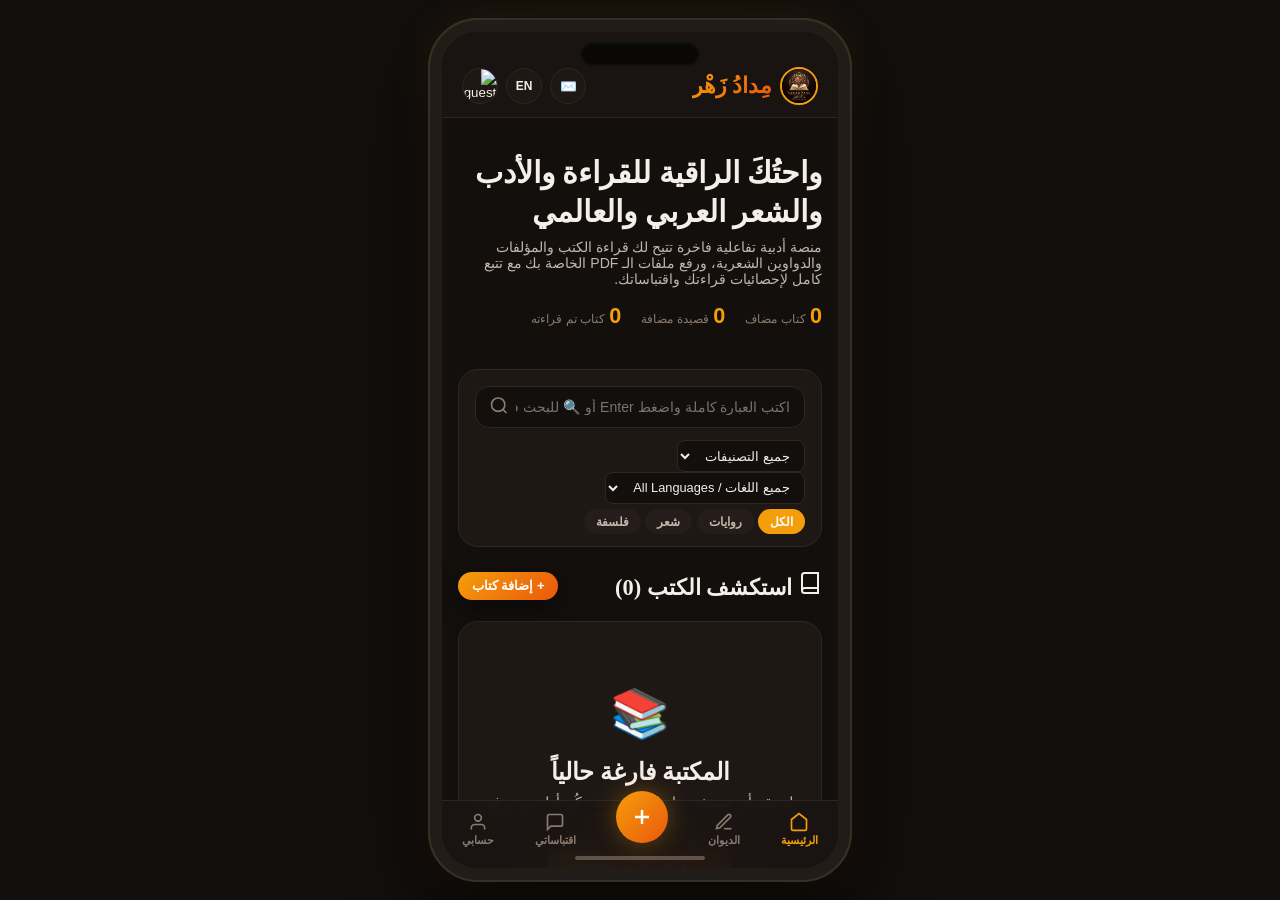
==== commit d02b5156: "Add files via upload" ====
--- a/docs/index.html
+++ b/docs/index.html
@@ -24,7 +24,7 @@
   <link rel="apple-touch-icon" href="assets/logo.png">
 
   <!-- Custom Design Styles -->
-  <link rel="stylesheet" href="css/style.css?v=7.0">
+  <link rel="stylesheet" href="css/style.css?v=8.0">
 
   <!-- PDF.js Library for Client-Side PDF Upload Parsing -->
   <script src="https://cdnjs.cloudflare.com/ajax/libs/pdf.js/3.11.174/pdf.min.js"></script>
@@ -49,7 +49,7 @@
       });
 
       window.addEventListener('load', () => {
-        navigator.serviceWorker.register('./sw.js?v=7.0').then((reg) => {
+        navigator.serviceWorker.register('./sw.js?v=8.0').then((reg) => {
           console.log('📱 Service Worker Updated & Registered for Medad Zahr App:', reg.scope);
         }).catch((err) => {
           console.log('Service Worker Registration Failed:', err);
@@ -57,15 +57,15 @@
       });
     }
 
-    // Force clear old LocalStorage keys if medad_v7_clean is not present
-    if (localStorage.getItem('medad_v7_clean') !== 'true') {
+    // Force clear old LocalStorage keys if medad_v8_clean is not present
+    if (localStorage.getItem('medad_v8_clean') !== 'true') {
       localStorage.clear();
-      localStorage.setItem('medad_v7_clean', 'true');
-      console.log('🧹 Browser Cache & LocalStorage Cleared for Medad Zahr v7.0');
+      localStorage.setItem('medad_v8_clean', 'true');
+      console.log('🧹 Browser Cache & LocalStorage Cleared for Medad Zahr v8.0');
     }
   </script>
 
   <!-- Main ES6 JavaScript Entry Module -->
-  <script type="module" src="js/app.js?v=7.0"></script>
+  <script type="module" src="js/app.js?v=8.0"></script>
 </body>
 </html>
